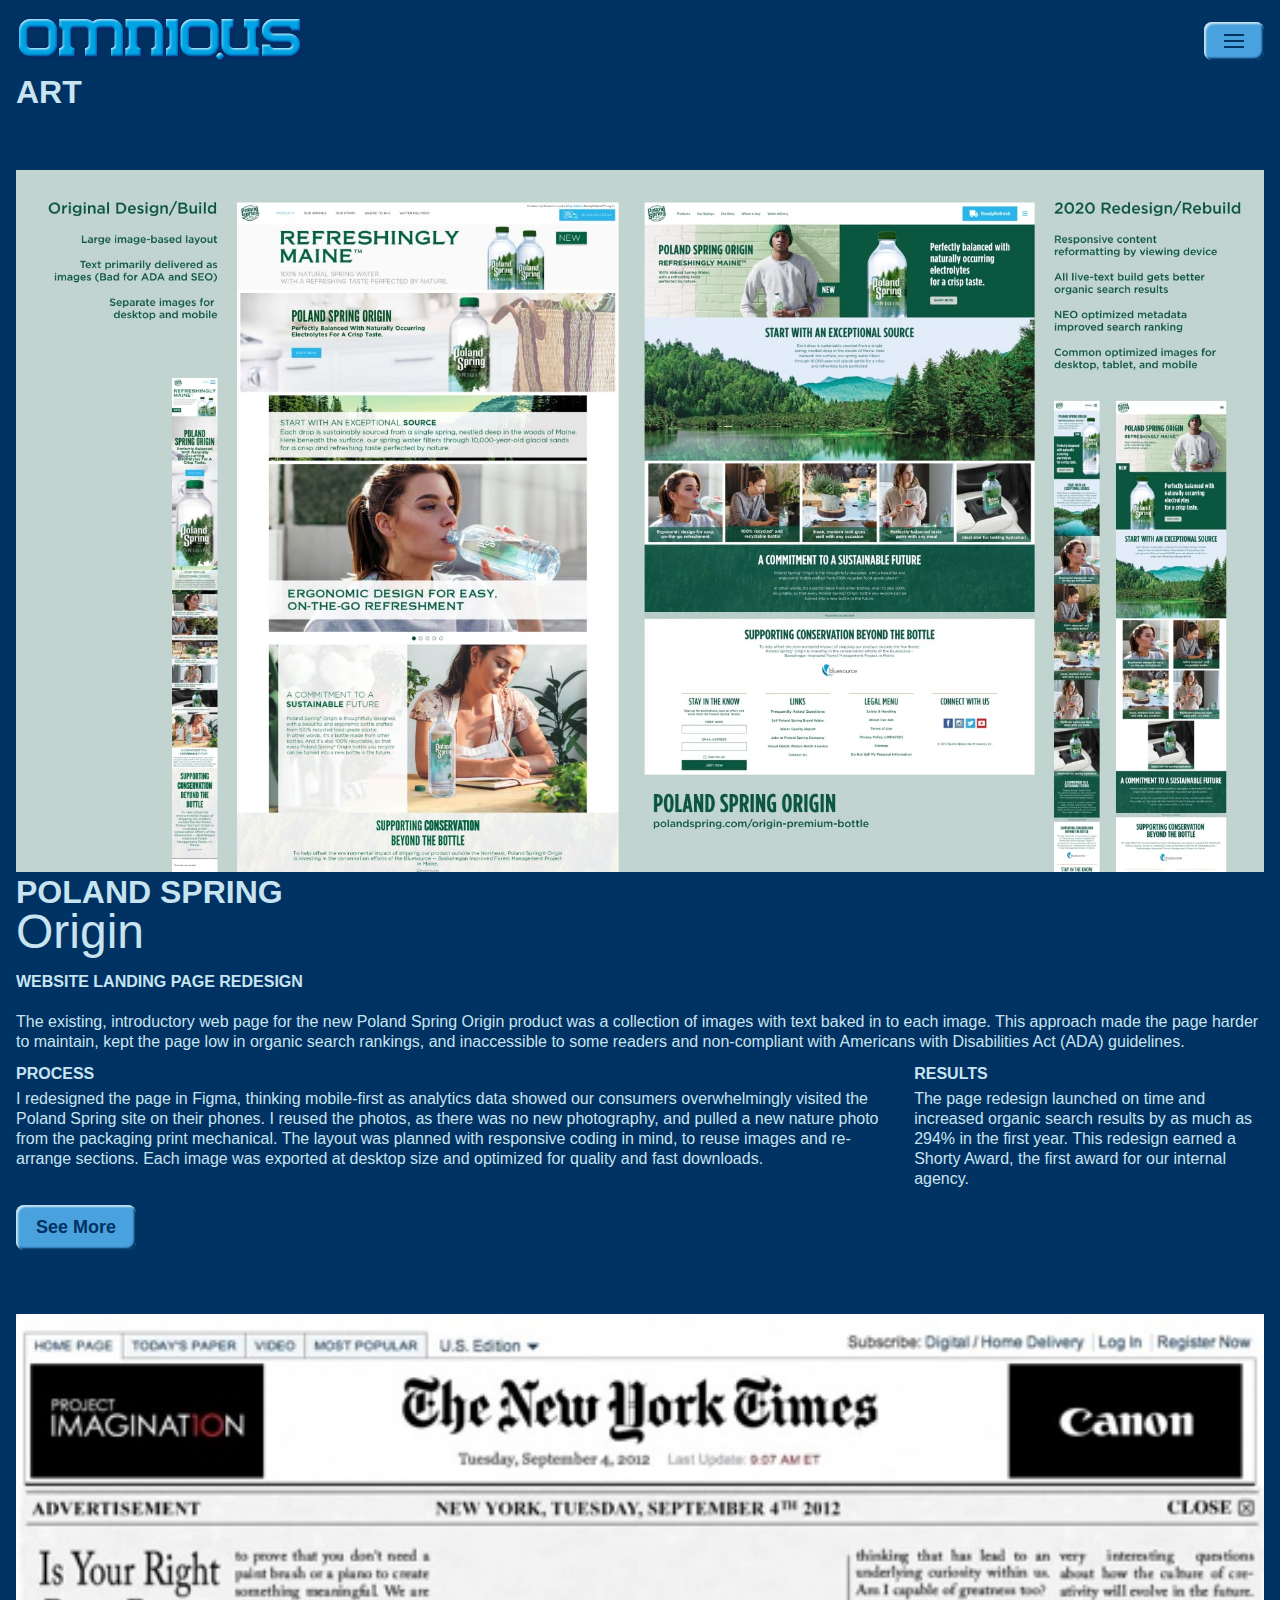
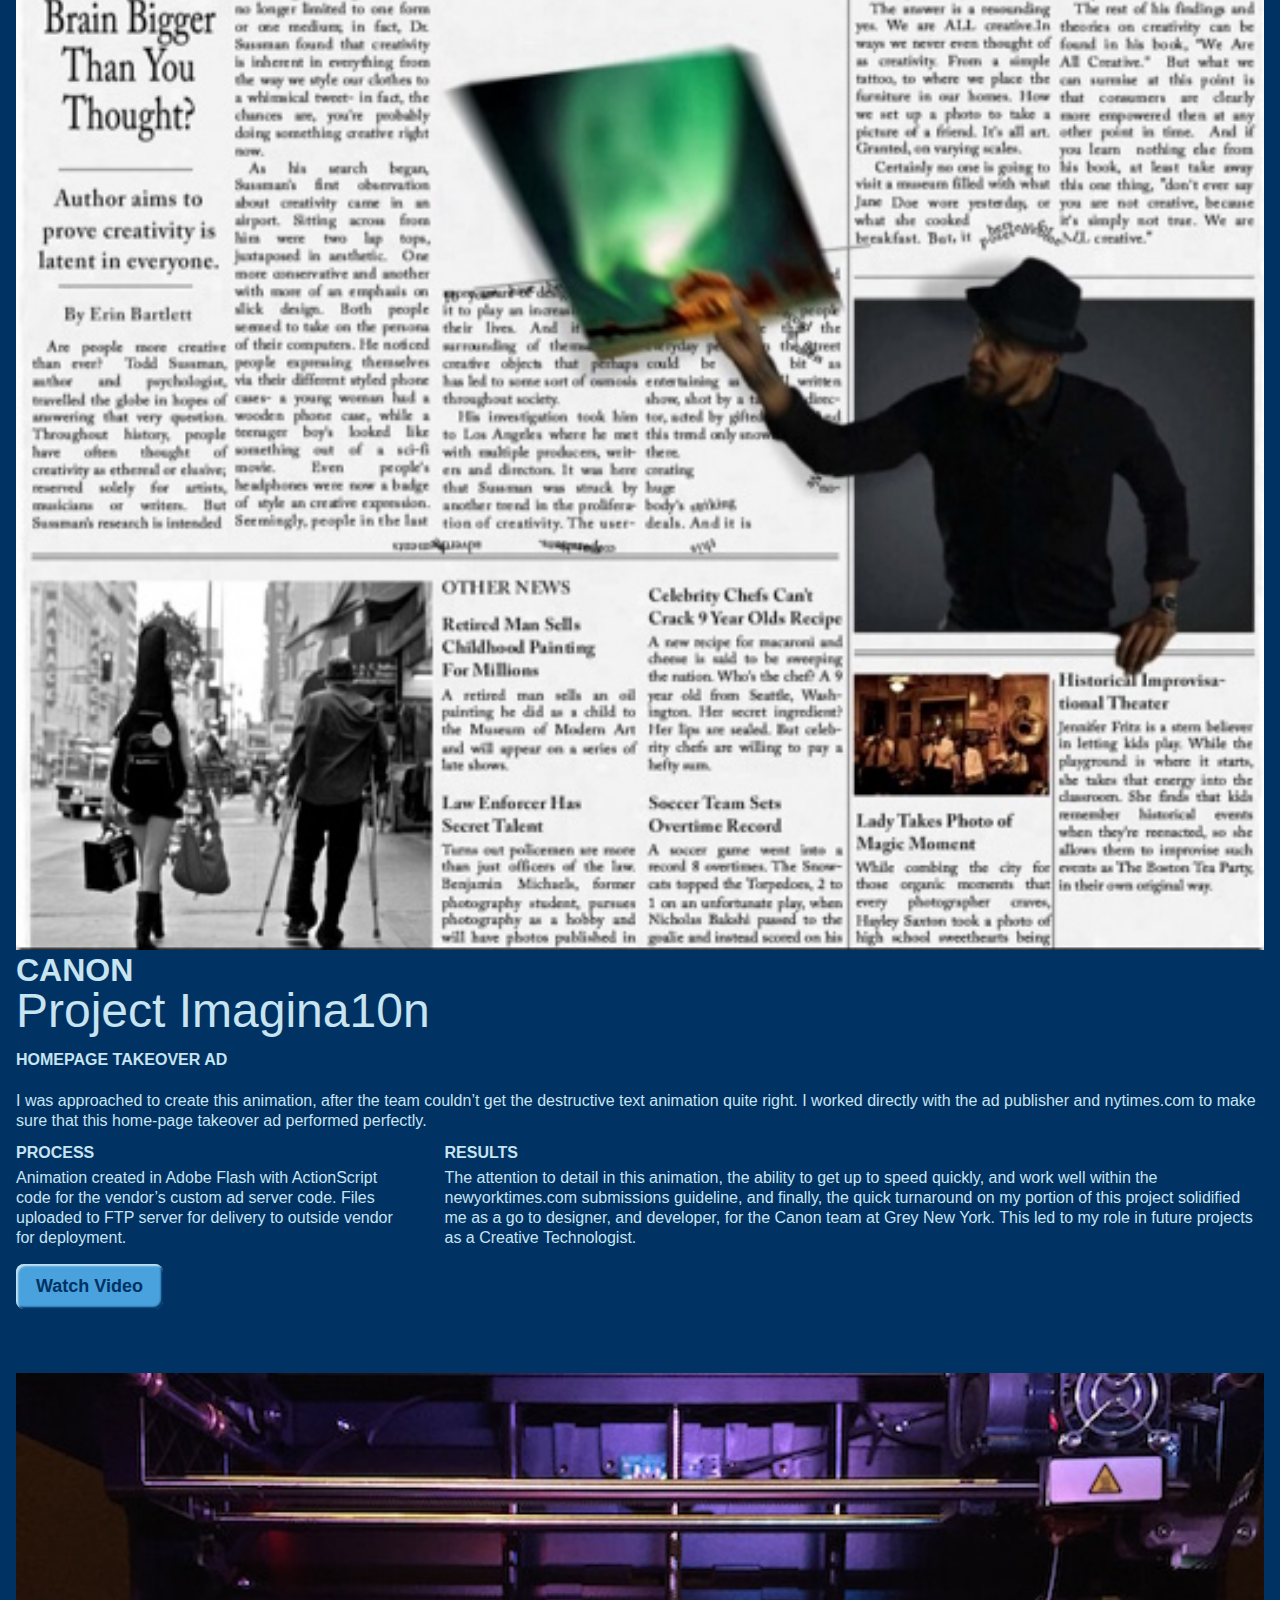
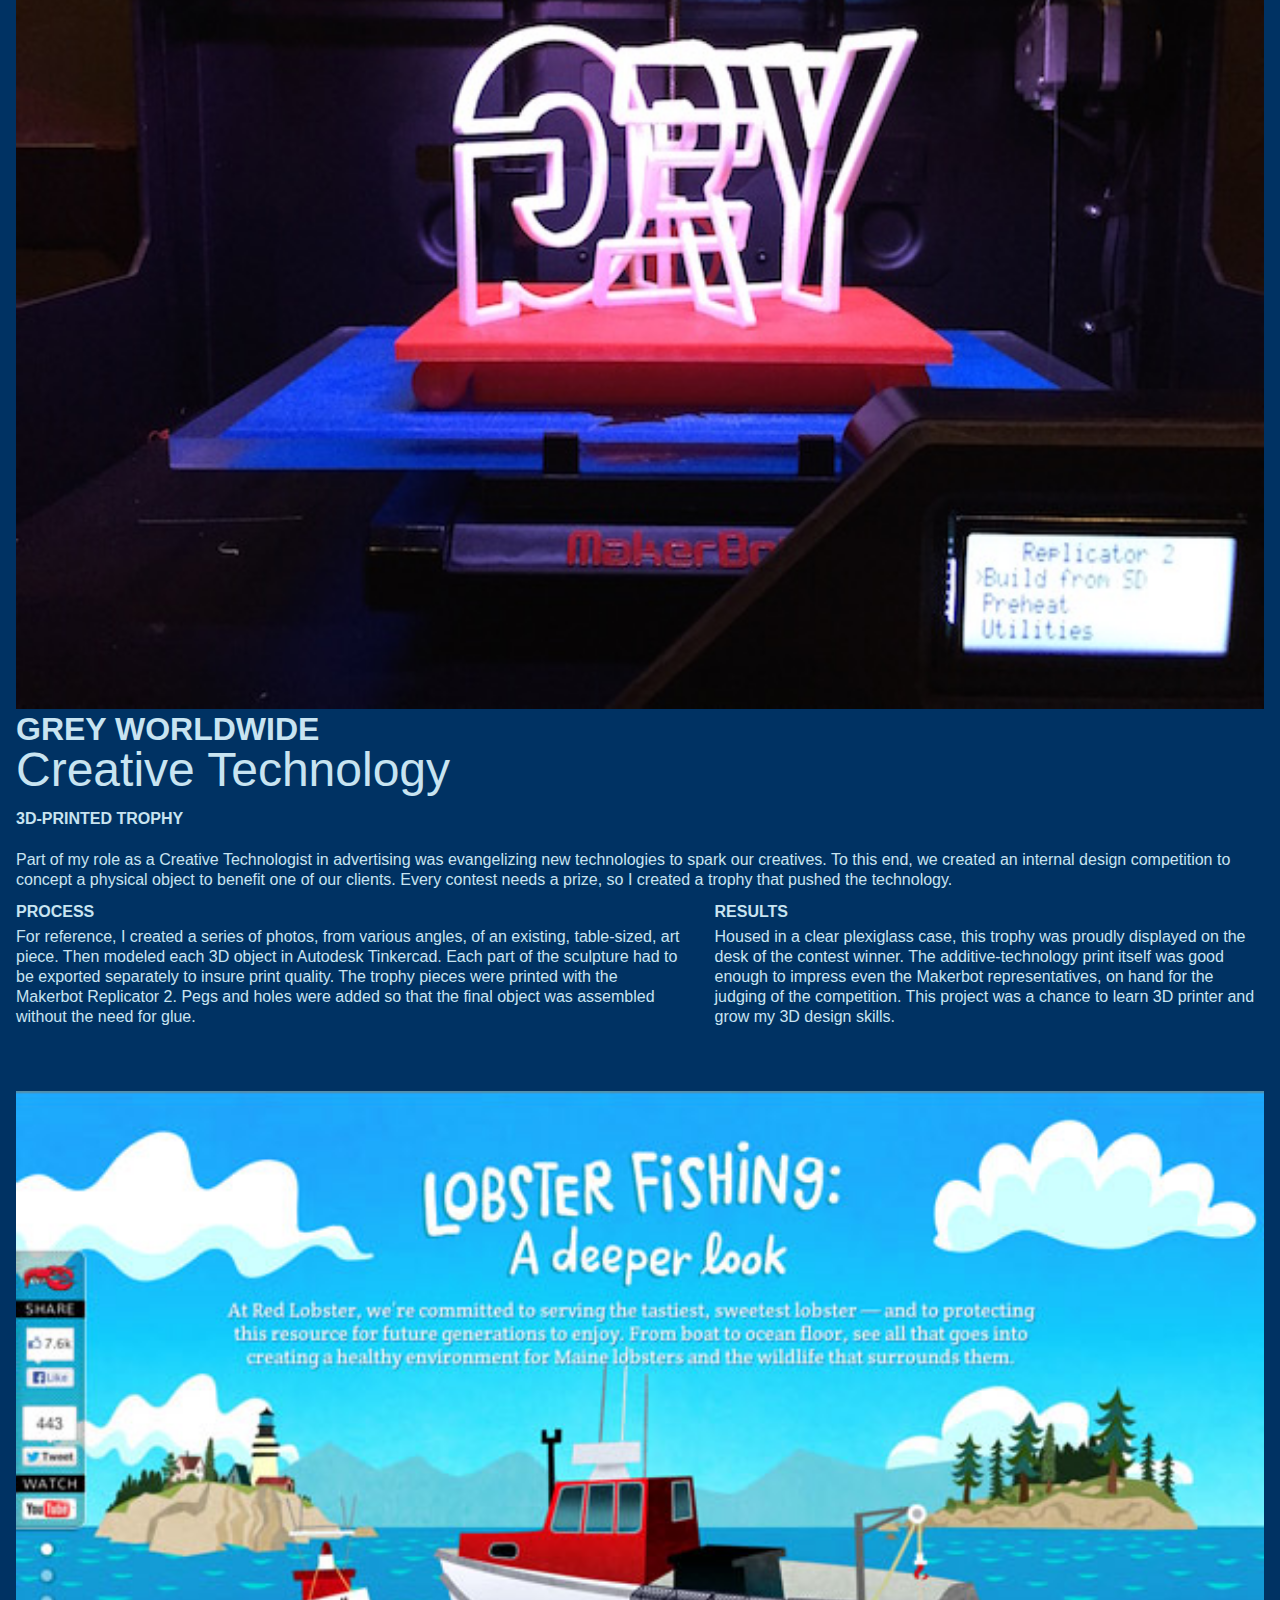
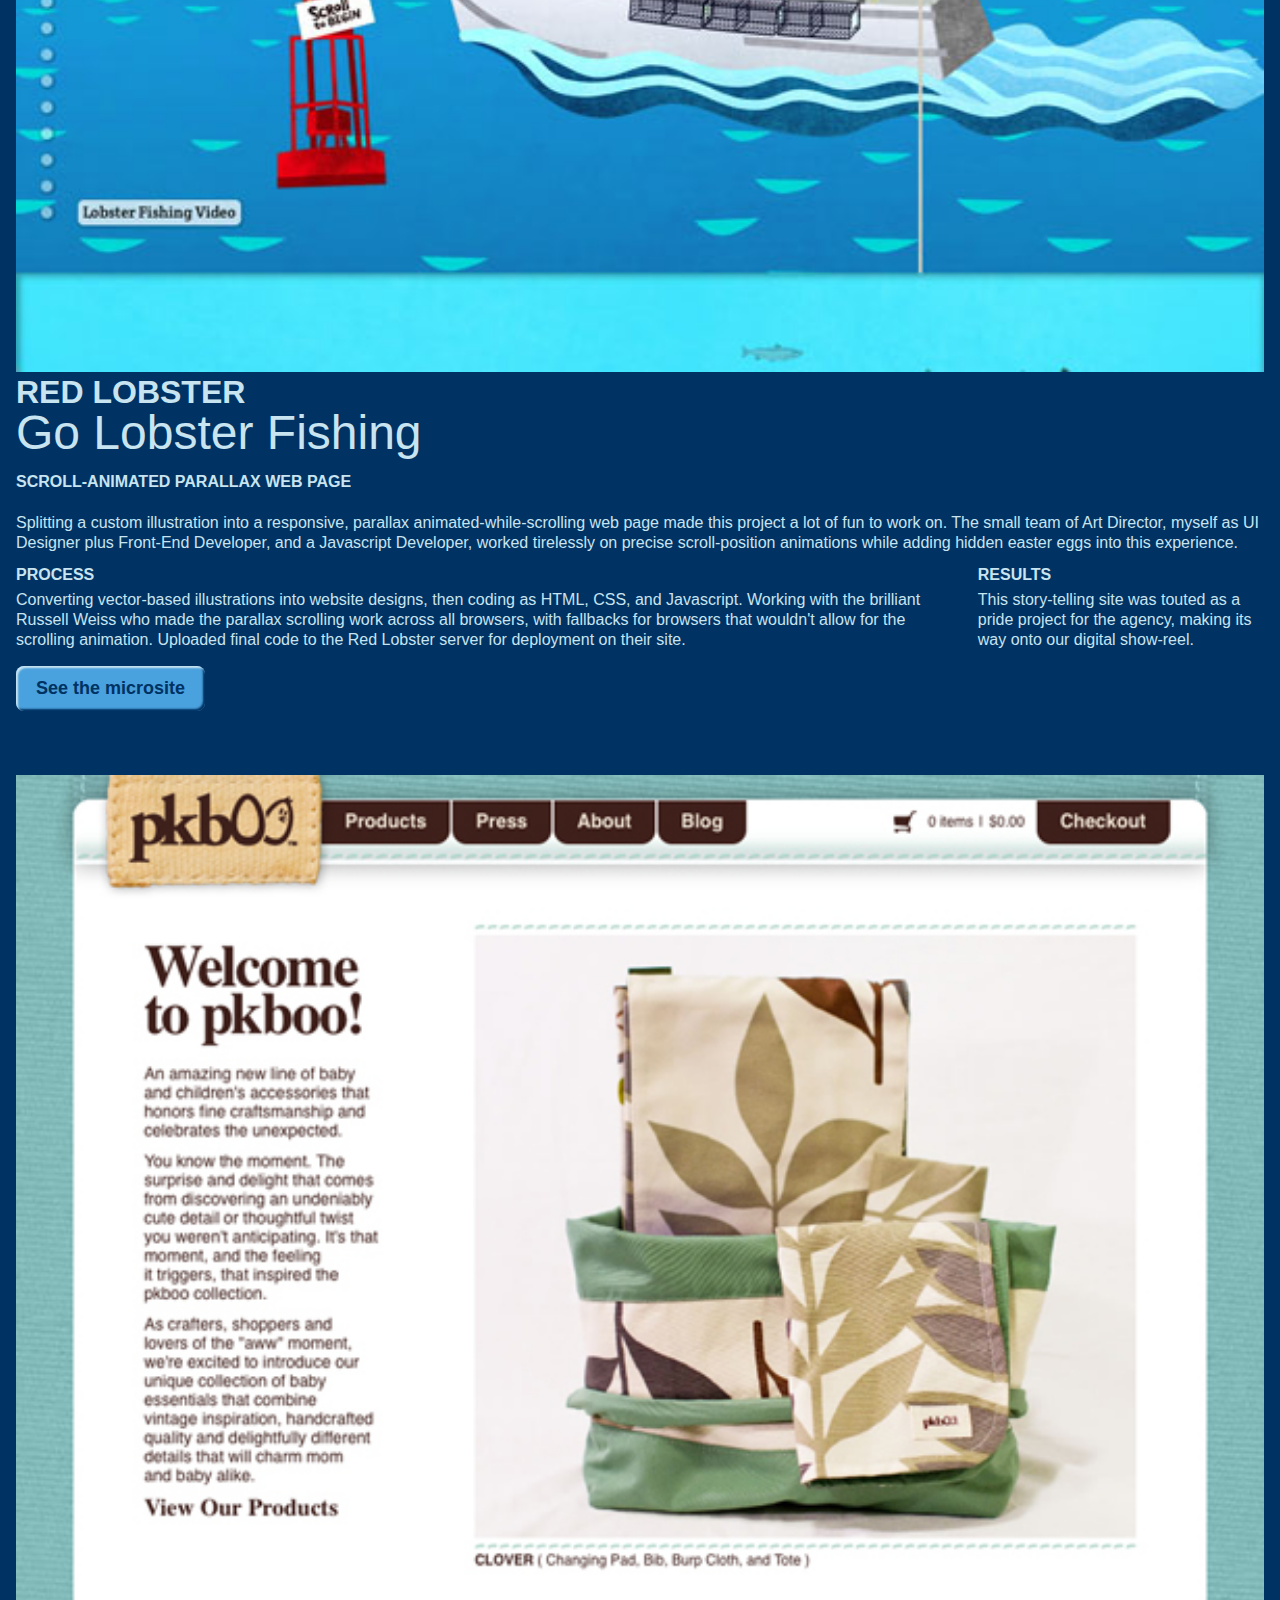
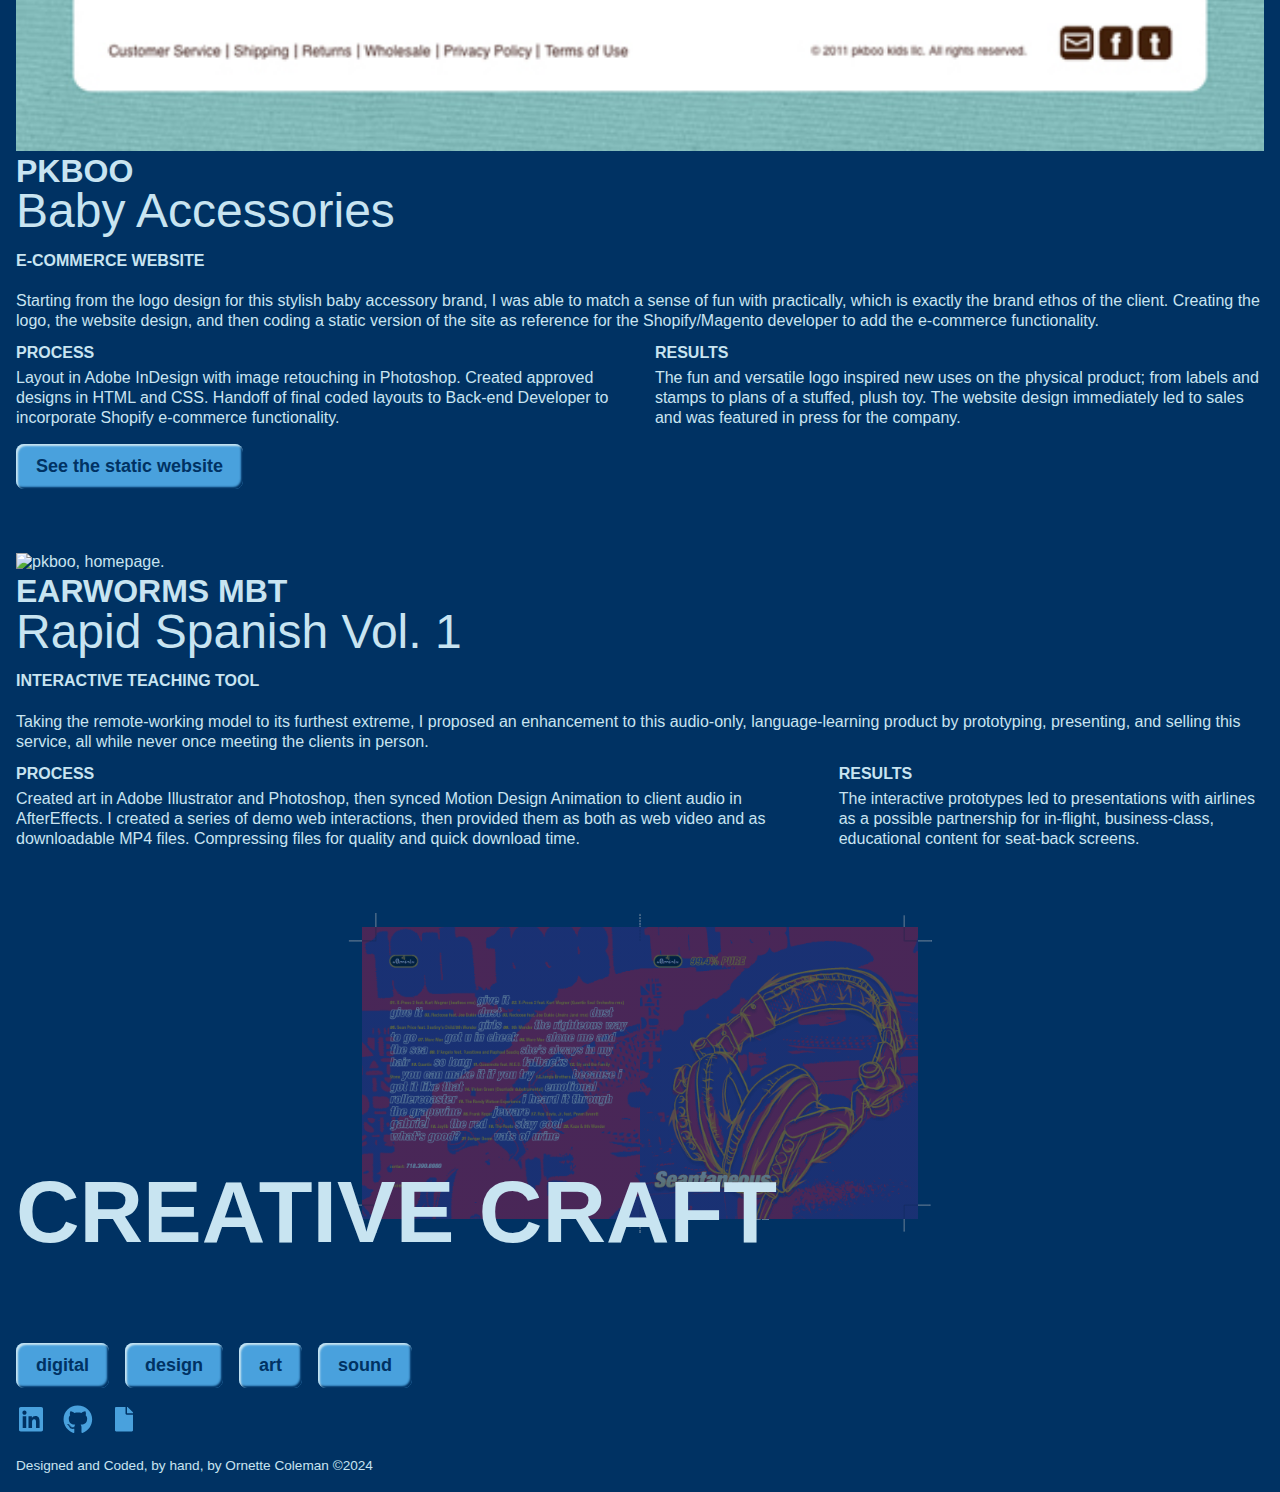
==== art.html @ a3dcb2fc "file cleanup" ====
<!DOCTYPE html>
<html lang="en">
<head>
  <meta charset="UTF-8">
  <meta http-equiv="X-UA-Compatible" content="IE=edge">
  <meta name="viewport" content="width=device-width, initial-scale=1.0">
  <title>Art | Omnious Productions | Design and Code in Web Technologies</title>
  <link rel="stylesheet" href="./css/style.css">
</head>
<body>
  <nav>
    <img src="./img/omnio_us-logo.png" alt="omnio.us">
    <button class="menubtn">
      <div class="line"></div>
      <div class="line"></div>
      <div class="line"></div>
    </button>
    <div class="menu-slideout">
      <section>
        <ul class="links">
          <li><a href="./digital.html">Digital</a></li>
          <li><a href="./design.html">Design</a></li>
          <li><a href="./art.html">Art</a></li>
          <li><a href="/">Sound</a></li>
        </ul>
        <ul class="social">
          <li><a href="https://www.linkedin.com/in/ornettecoleman/" target="_blank"><img src="./img/icon/linkedin-op.svg" height="32" alt="LinkedIn"></a></li>
          <li><a href="https://github.com/omniosi" target="_blank"><img src="./img/icon/github-op.svg" height="32" alt="GitHub"></a></li>
          <li><a href="./files/resume_ornette-coleman_ux-engineer.pdf"><img src="./img/icon/file-op.svg" height="32" alt="Resume"></a></li>
        </ul>
      </section>
    </div>
  </nav>
  <main>
    <h1>art</h1>
    <section id="psorigin">
      <img src="./img/ps_origin-seo-presentaion.jpg" alt="Poland Spring Origin Website launch presentation.">
      <div class="text">
        <h2>Poland Spring</h2>
        <h3>Origin</h3>
        <h4>Website landing page Redesign</h4>
        <p>The existing, introductory web page for the new Poland Spring Origin product was a collection of images with text baked in to each image. This approach made the page harder to maintain, kept the page low in organic search rankings, and inaccessible to some readers and non-compliant with Americans with Disabilities Act (ADA) guidelines.</p>
        <div class="steps">
          <div class="process">
            <h4>Process</h4>
            <p>I redesigned the page in Figma, thinking mobile-first as analytics data showed our consumers overwhelmingly visited the Poland Spring site on their phones. I reused the photos, as there was no new photography, and pulled a new nature photo from the packaging print mechanical. The layout was planned with responsive coding in mind, to reuse images and re-arrange sections. Each image was exported at desktop size and optimized for quality and fast downloads.</p>
          </div>
          <div class="results">
            <h4>Results</h4>
            <p>The page redesign launched on time and increased organic search results by as much as 294% in the first year. This redesign earned a Shorty Award, the first award for our internal agency.</p>
          </div>
        </div>
        <button>See More</button>
      </div>
    </section>
    <section id="canon">
      <img src="./img/canon-imagina10n-takeover.jpg" alt="Canon Project Imagina10n, New York Times website homepage takeover ad.">
      <div class="text">
        <h2>Canon</h2>
        <h3>Project Imagina10n</h3>
        <h4>Homepage Takeover Ad</h4>
        <p>I was approached to create this animation, after the team couldn’t get the destructive text animation quite right. I worked directly with the ad publisher and nytimes.com to make sure that this home-page takeover ad performed perfectly.</p>
        <div class="steps">
          <div class="process">
            <h4>Process</h4>
            <p>Animation created in Adobe Flash with ActionScript code for the vendor’s custom ad server code. Files uploaded to FTP server for delivery to outside vendor for deployment.</p>
          </div>
          <div class="results">
            <h4>Results</h4>
            <p>The attention to detail in this animation, the ability to get up to speed quickly, and work well within the newyorktimes.com submissions guideline, and finally, the quick turnaround on my portion of this project solidified me as a go to designer, and developer, for the Canon team at Grey New York. This led to my role in future projects as a Creative Technologist.</p>
          </div>
        </div>
        <!-- <button>See More</button> -->
        <a class="btn" href="./img/canon-nytimes-takeover-jamie-foxx.mp4" target="_blank">Watch Video</a>
      </div>
    </section>
    <section id="grey">
      <img src="./img/grey_worldwide-3d_printed-trophy.jpg" alt="Grey Worldwide, 3D-printed trophy.">
      <div class="text">
        <h2>Grey Worldwide</h2>
        <h3>Creative Technology</h3>
        <h4>3D-printed Trophy</h4>
        <p>Part of my role as a Creative Technologist in advertising was evangelizing new technologies to spark our creatives. To this end, we created an internal design competition to concept a physical object to benefit one of our clients. Every contest needs a prize, so I created a trophy that pushed the technology.</p>
        <div class="steps">
          <div class="process">
            <h4>Process</h4>
            <p>For reference, I created a series of photos, from various angles, of an existing, table-sized, art piece. Then modeled each 3D object in Autodesk Tinkercad. Each part of the sculpture had to be exported separately to insure print quality. The trophy pieces were printed with the Makerbot Replicator 2. Pegs and holes were added so that the final object was assembled without the need for glue.</p>
          </div>
          <div class="results">
            <h4>Results</h4>
            <p>Housed in a clear plexiglass case, this trophy was proudly displayed on the desk of the contest winner. The additive-technology print itself was good enough to impress even the Makerbot representatives, on hand for the judging of the competition. This project was a chance to learn 3D printer and grow my 3D design skills.</p>
          </div>
        </div>
        <!-- <a class="btn" href="./img/canon-nytimes-takeover-jamie-foxx.mp4" target="_blank">Watch Video</a> -->
      </div>
    </section>
    <section id="red_lobster">
      <img src="./img/red_lobster-go_lobster_fishing-scroll_animated-web-page.jpg" alt="Red Lobster, scroll-animated web page.">
      <div class="text">
        <h2>Red Lobster</h2>
        <h3>Go Lobster Fishing</h3>
        <h4>Scroll-animated Parallax web page</h4>
        <p>Splitting a custom illustration into a responsive, parallax animated-while-scrolling web page made this project a lot of fun to work on. The small team of Art Director, myself as UI Designer plus Front-End Developer, and a Javascript Developer, worked tirelessly on precise scroll-position animations while adding hidden easter eggs into this experience.</p>
        <div class="steps">
          <div class="process">
            <h4>Process</h4>
            <p>Converting vector-based illustrations into website designs, then coding as HTML, CSS, and Javascript. Working with the brilliant Russell Weiss who made the parallax scrolling work across all browsers, with fallbacks for browsers that wouldn't allow for the scrolling animation. Uploaded final code to the Red Lobster server for deployment on their site.</p>
          </div>
          <div class="results">
            <h4>Results</h4>
            <p>This story-telling site was touted as a pride project for the agency, making its way onto our digital show-reel.</p>
          </div>
        </div>
        <a class="btn" href="https://omnio.us/work/rl/index.html" target="_blank">See the microsite</a>
      </div>
    </section>
    <section id="pkboo">
      <img src="./img/pkboo-baby_accessories-homepage.jpg" alt="pkboo, homepage.">
      <div class="text">
        <h2>pkboo</h2>
        <h3>Baby Accessories</h3>
        <h4>e-commerce website</h4>
        <p>Starting from the logo design for this stylish baby accessory brand, I was able to match a sense of fun with practically, which is exactly the brand ethos of the client. Creating the logo, the website design, and then coding a  static version of the site as reference for the Shopify/Magento developer to add the e-commerce functionality.</p>
        <div class="steps">
          <div class="process">
            <h4>Process</h4>
            <p>Layout in Adobe InDesign with image retouching in Photoshop. Created approved designs in HTML and CSS. Handoff of final coded layouts to Back-end Developer to incorporate Shopify e-commerce functionality.</p>
          </div>
          <div class="results">
            <h4>Results</h4>
            <p>The fun and versatile logo inspired new uses on the physical product; from labels and stamps to plans of a stuffed, plush toy. The website design immediately led to sales and was featured in press for the company.</p>
          </div>
        </div>
        <a class="btn" href="https://omnio.us/work/pkboo/index.html" target="_blank">See the static website</a>
      </div>
    </section>
    <section id="earworms">
      <img src="./img/earwormsMBT-interactive-language_lessons.mp4" alt="pkboo, homepage.">
      <div class="text">
        <h2>earworms MBT</h2>
        <h3>Rapid Spanish Vol. 1</h3>
        <h4>Interactive teaching tool</h4>
        <p>Taking the remote-working model to its furthest extreme, I proposed an enhancement to this audio-only, language-learning product by prototyping, presenting, and selling this service, all while never once meeting the clients in person.</p>
        <div class="steps">
          <div class="process">
            <h4>Process</h4>
            <p>Created art in Adobe Illustrator and Photoshop, then synced Motion Design Animation to client audio in AfterEffects. I created a series of demo web interactions, then provided them as both as web video and as downloadable MP4 files. Compressing files for quality and quick download time.</p>
          </div>
          <div class="results">
            <h4>Results</h4>
            <p>The interactive prototypes led to presentations with airlines as a possible partnership for in-flight, business-class, educational content for seat-back screens.</p>
          </div>
        </div>
        <!-- <a class="btn" href="https://omnio.us/work/pkboo/index.html" target="_blank">See the static website</a> -->
      </div>
    </section>
    <section class="hero craft">
      <div class="img"></div>
      <div class="text">
        <h2>Creative Craft</h2>
      </div>
    </section>
  </main>
  <footer>
    <ul class="buttons">
      <li><a class="btn" href="./digital.html">digital</a></li>
      <li><a class="btn" href="./design.html">design</a></li>
      <li><a class="btn" href="/">art</a></li>
      <li><a class="btn" href="/">sound</a></li>
    </ul>
    <section class="contact">
      <ul class="social">
        <li><a href="https://www.linkedin.com/in/ornettecoleman/" target="_blank"><img src="./img/icon/linkedin-op.svg" height="32" alt="LinkedIn"></a></li>
        <li><a href="https://github.com/omniosi" target="_blank"><img src="./img/icon/github-op.svg" height="32" alt="GitHub"></a></li>
        <li><a href="./files/resume_ornette-coleman_ux-engineer.pdf"><img src="./img/icon/file-op.svg" height="32" alt="Resume"></a></li>
      </ul>
      <p class="legal">Designed and Coded, by hand, by Ornette Coleman ©2024</p>
    </section>
  </footer>
  <script src="./js/script.js"></script>
</body>
</html>
---- css/style.css ----
*,*:before,*:after{
  box-model: border-box;
  margin: 0;
  padding: 0;
}
:root{
  --color-primary: #003263;
  --color-light: #C8E4F1;
  --color-accent: #49A1DD;
  --color-mid: #0058AD;
  --color-overlay: rgba(0, 50, 99, 0.65);
}
body{
  background: var(--color-primary);
  color: var(--color-light);
  font-size: 1rem;
  font-family: Roboto, ui-sans-serif, sans-serif;
}
h4,
h3,
h2,
h1{
  font-size: 2rem;
  font-weight: 900;
  line-height: 0.8;
  text-transform: uppercase;
}
h1{
  padding-top: 4rem;
  font-size: 2rem;
  font-weight: 700;
}
h2{
  font-size: 2rem;
}
h3{
  font-size: 3rem;
  text-transform: initial;
  font-weight: 400;
  top: -0.5rem;
  position: relative;
}
h4{
  font-size: 1rem;
  padding-bottom: 0.5rem;
}
.hero h1{
  font-size: 1rem;
  font-weight: 200;
  font-weight: 300;
  text-transform: initial;
  color: var(--color-light);
  padding-top: 0;
}
.hero h2{
  font-size: 88px;
  font-size: 5.5rem;
}
p{
  font-size: 1rem;
  line-height: 1.25rem;
}
ul{
  list-style: none;
}
img{
  max-width: 100%;
}
.menu-slideout section,
footer,
main,
nav{
  max-width: 1440px;
  max-width: 90rem;
  margin: auto;
  padding: 1rem;
  display: flex;
  flex-direction: column;
  gap: 1rem;
}
a{
  color: var(--color-light);
}
a:hover{
  text-decoration: none;
}
a.btn,
button{
  padding: 0.75rem 1.25rem;
  display: flex;
  flex-direction: column;
  gap: 0.25rem;
  background: var(--color-accent);
  border: none;
  border-radius: 0.5rem;
  box-shadow: inset 0.125rem 0.125rem 0.125rem var(--color-light), inset -0.125rem -0.125rem 0.125rem var(--color-primary);
  transition: all ease-in-out 200ms;
  color: var(--color-primary);
  font-size: 1.125rem;
  font-weight: 800;
  cursor: pointer;
}
a.btn{
  text-decoration: none;
}
a.btn:hover,
button:hover{
  box-shadow: none;
}
button .line{
  transition: all ease-in-out 250ms;
}
button.open :nth-child(1){
  rotate: 35deg;
  transform-origin: left;
}
button.open :nth-child(2){
  opacity: 0;
}
button.open :nth-child(3){
  rotate: -35deg;
  transform-origin: left;
}
.line{
  height: 2px;
  height: 0.125rem;
  width: 24px;
  width: 1.25rem;
  background: var(--color-primary);
}
nav{
  display: flex;
  justify-content: space-between;
  align-items: center;
  align-items: top;
  flex-direction: row;
  position: fixed;
  z-index: 10;
  width: calc(100% - 2rem);
  background: var(--color-overlay);
}
.menu-slideout{
  height: 0;
  overflow: hidden;
  background: black;
  position: absolute;
  top: 0;
  right: 0;
  z-index: 11;
  font-size: 1.5rem;
  gap: 2rem;
  transition: all ease-in-out 350ms;
}
.menu-slideout.open{
  height: 35vh;
}
.menu-slideout section{
  display: flex;
  flex-direction: column;
  justify-content: space-between;
  height: 100%;
  height: 90%;
}
.menu-slideout .links{
  margin-right: 6rem;
  font-weight: 700;
}
.links{
  display: flex;
  flex-direction: column;
  gap: 0.5rem;
}

nav button{
  z-index: 12;
}
main{
  display: flex;
  flex-direcion: column;
  gap: 4rem;
}
section,
.hero{
  display: flex;
  flex-direction: column;
  gap: 0.5rem;
}
.hero.alt .img,
.hero .img{
  background: linear-gradient(var(--color-overlay), var(--color-overlay)), url(../img/canon-nytimes-takeover-jamie-foxx.mp4), url(../img/canon-imagina10n-takeover.jpg);
  background-repeat: no-repeat;
  background-size: contain;
  background-position: center;
  width: 100%;
  height: 560px;
  margin: auto;
}
section .text,
.hero .text{
  display: flex;
  flex-direction: column;
  gap: 0.5rem;
  align-items: start;
}
section .text{
  gap: 1rem;
}
.hero .text{
  /* position: relative; */
  /* top: -4rem; */
  transform: translate(0, -4rem);  
}
.hero.award .img{
  background: linear-gradient(var(--color-overlay), var(--color-overlay)), url(../img/ps_origin-seo-presentaion.jpg);
  background-repeat: no-repeat;
  background-size: contain;
  background-position: center;
  width: 100%;
  height: 560px;
  height: clamp(20rem,10vw,50rem);
  margin: auto;
}
.hero.award .text,
.text{
  gap: 1rem;
}
.hero.craft .img{
  background: linear-gradient(var(--color-overlay), var(--color-overlay)), url(../img/sp_CD+insert-1.png);
  background-repeat: no-repeat;
  background-size: contain;
  background-position: center;
  width: 100%;
  height: 560px;
  height: clamp(20rem,10vw,50rem);
  margin: auto;
}
section.contact,
ul.social,
ul.buttons,
ul.clients{
  display: flex;
  gap: 1rem;
  justify-content: space-around;
}
ul.clients li img{
  max-width: 20vw;
  height: auto;
}
section.contact,
ul.social,
ul.buttons{
  justify-content: initial;
}
section.contact{
  /* align-items: center; */
}
p.legal{
  font-size: 0.85rem;
}
.steps{
  display: flex;
  gap: 2rem;
  flex: 1 1 50%;
}
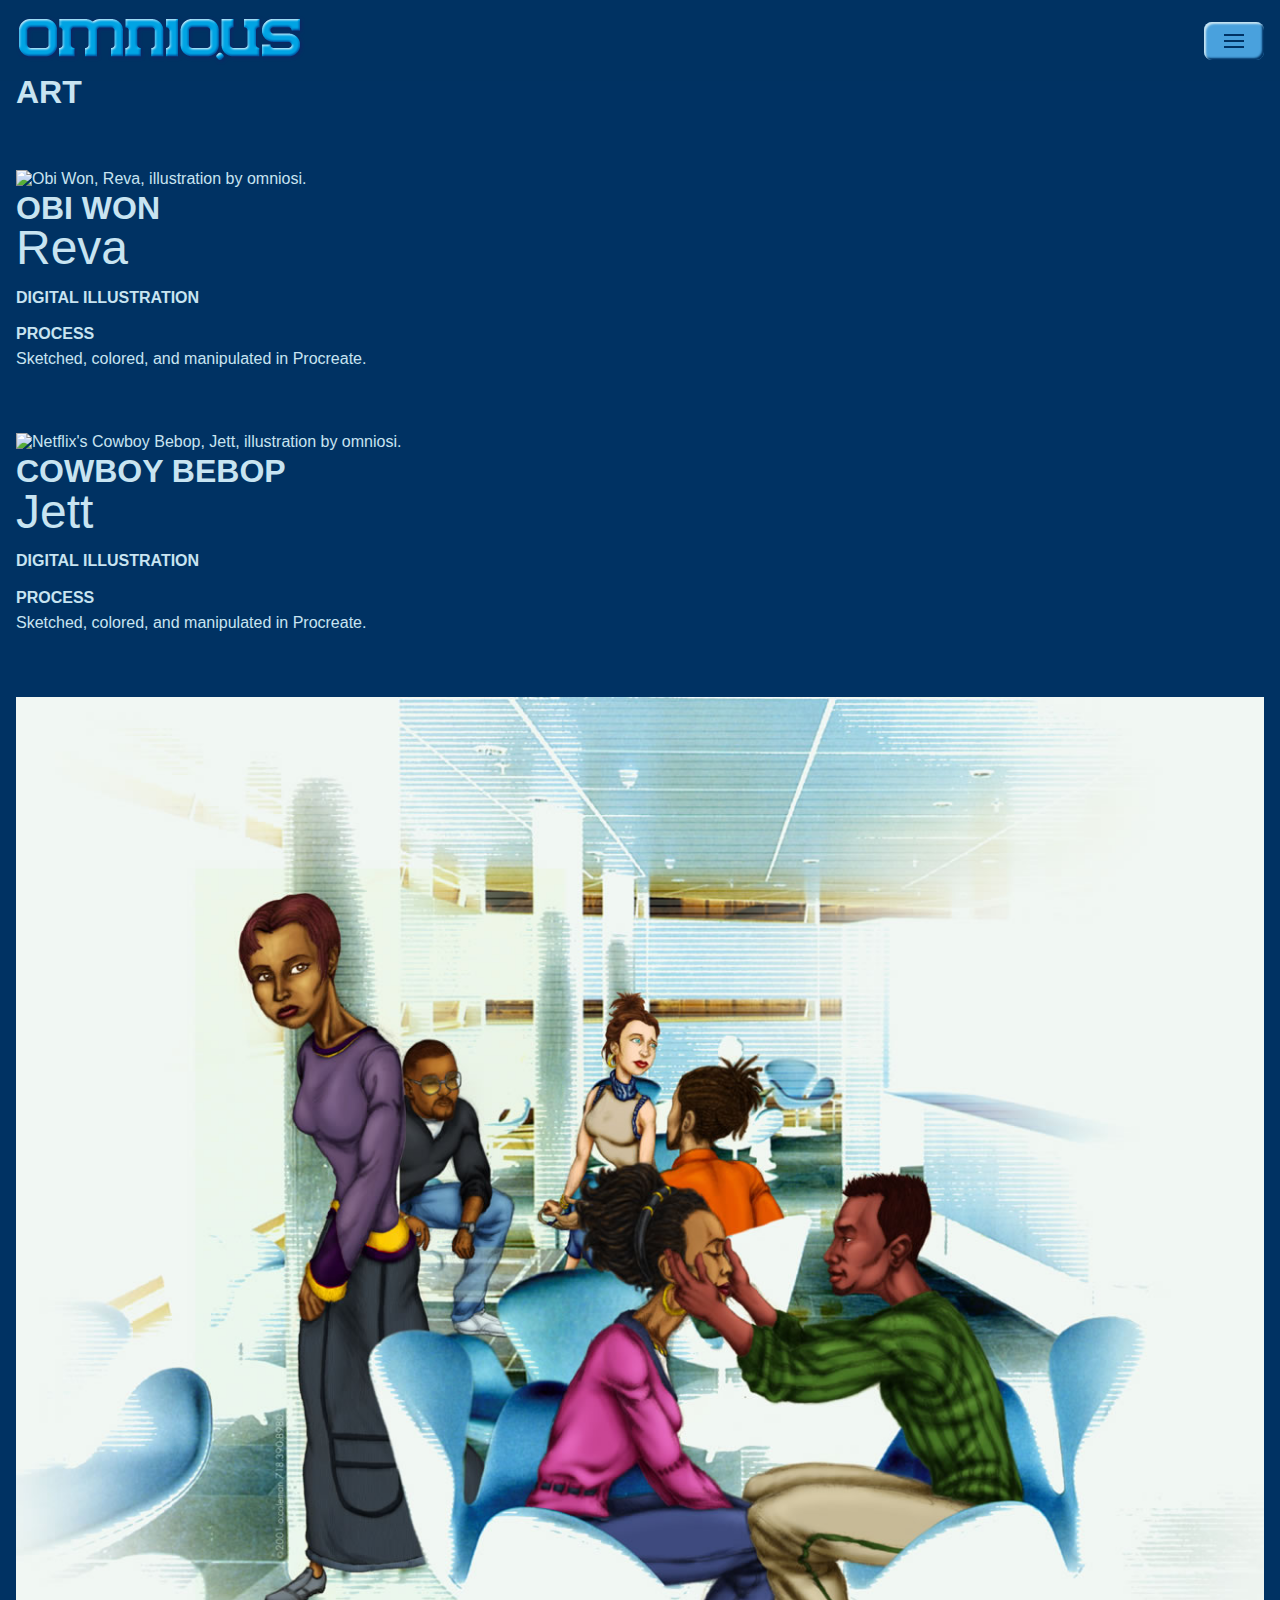
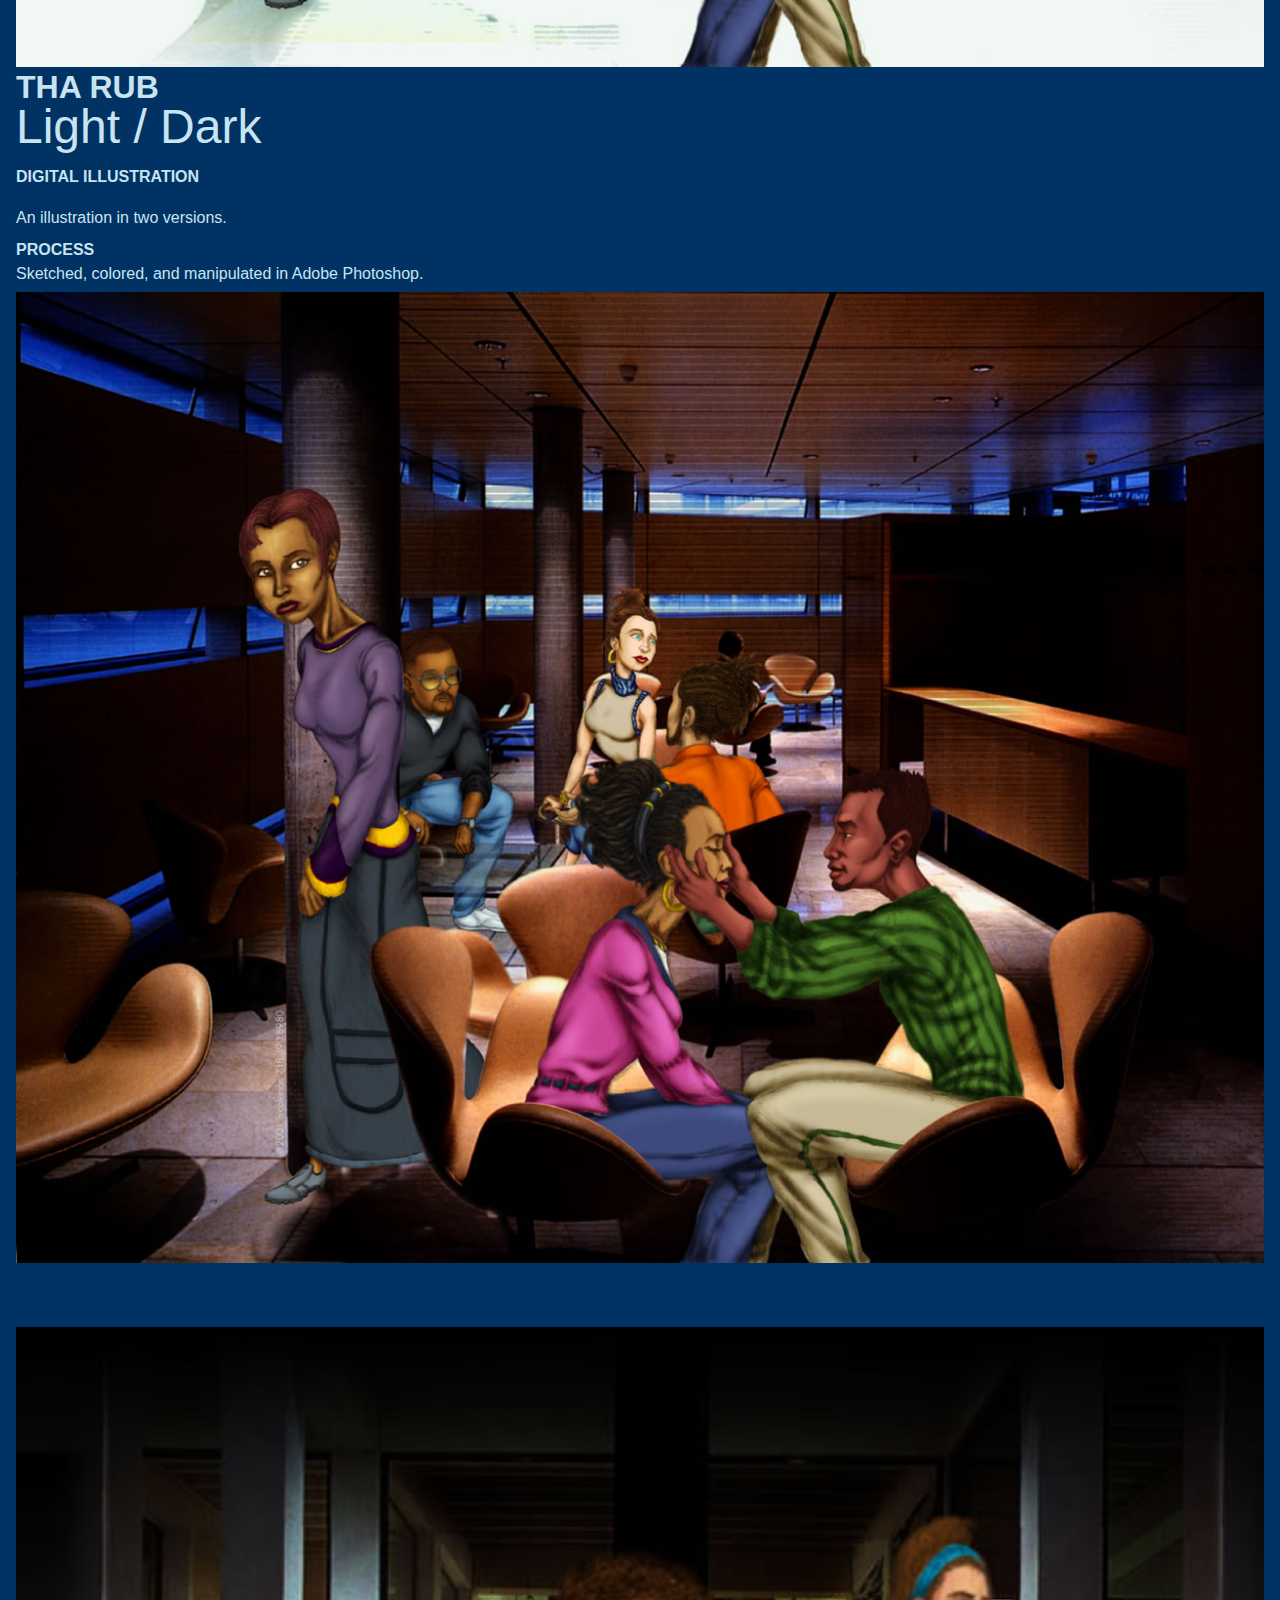
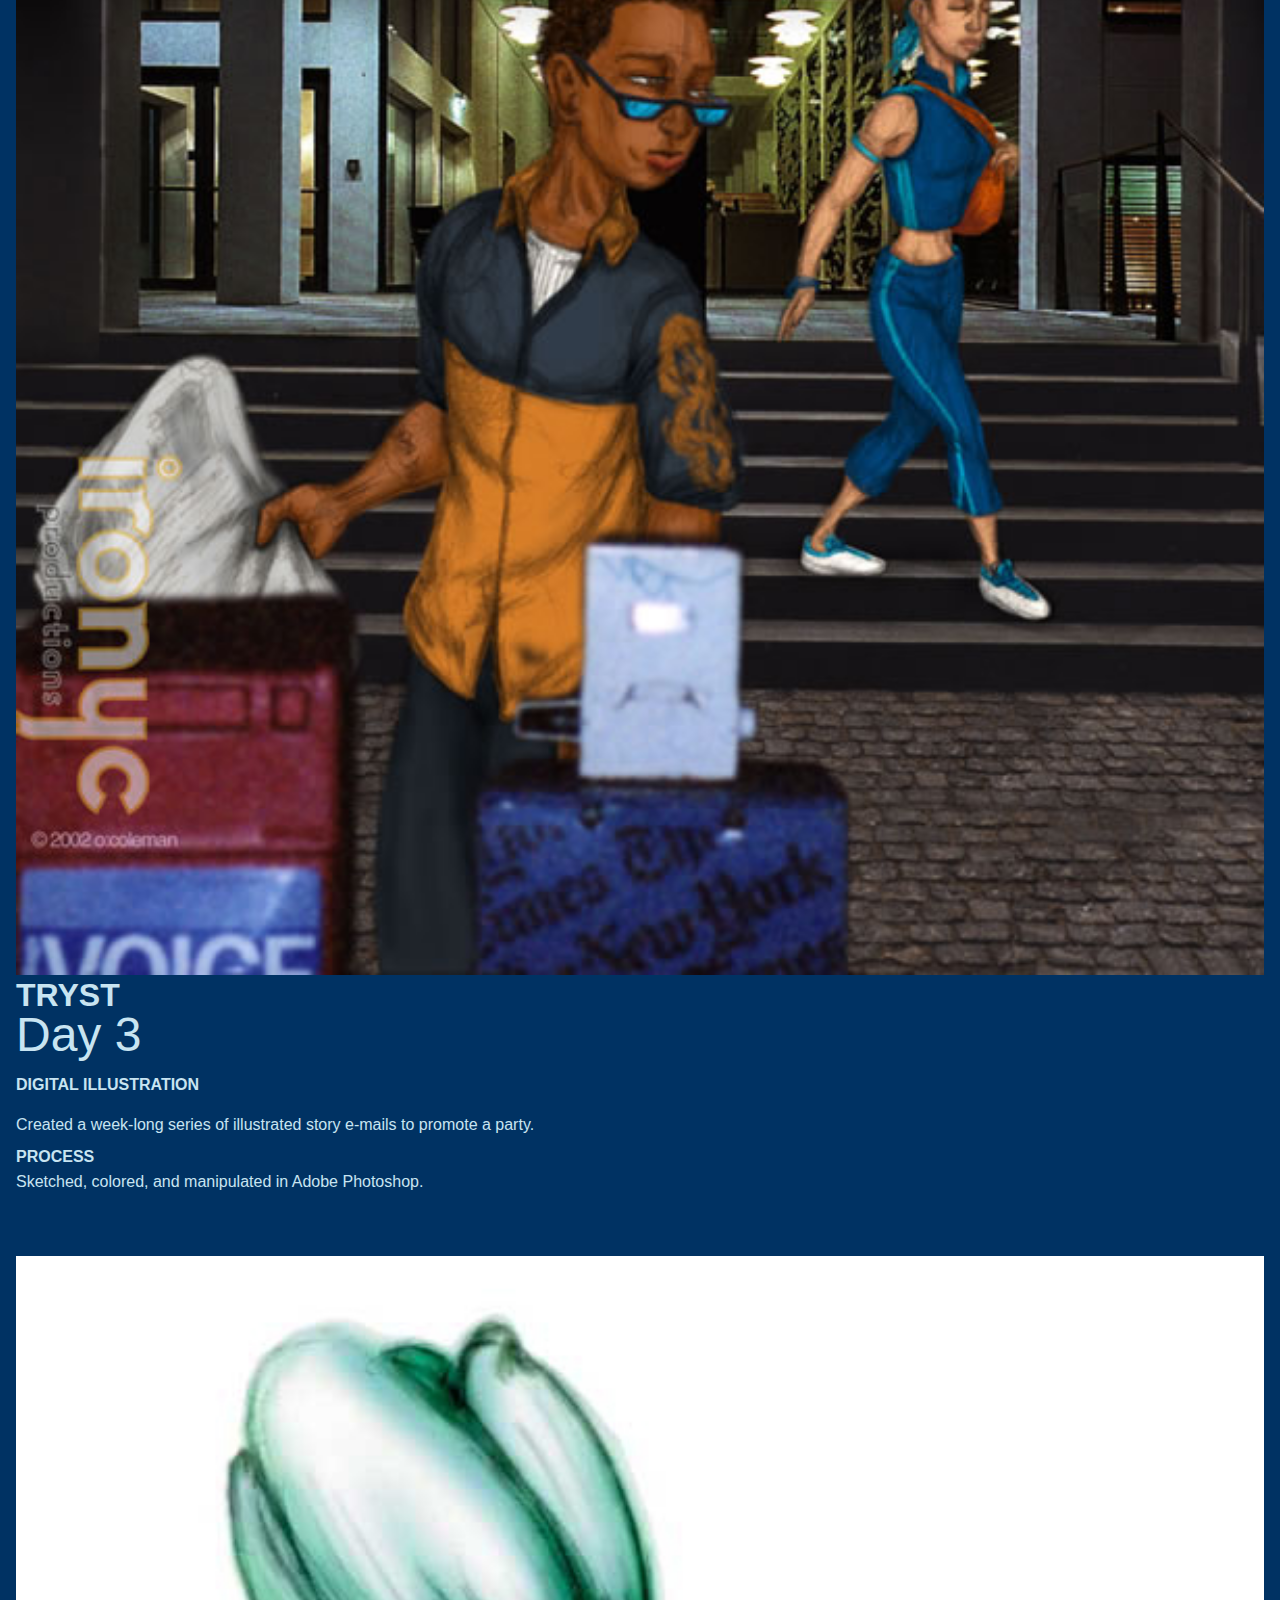
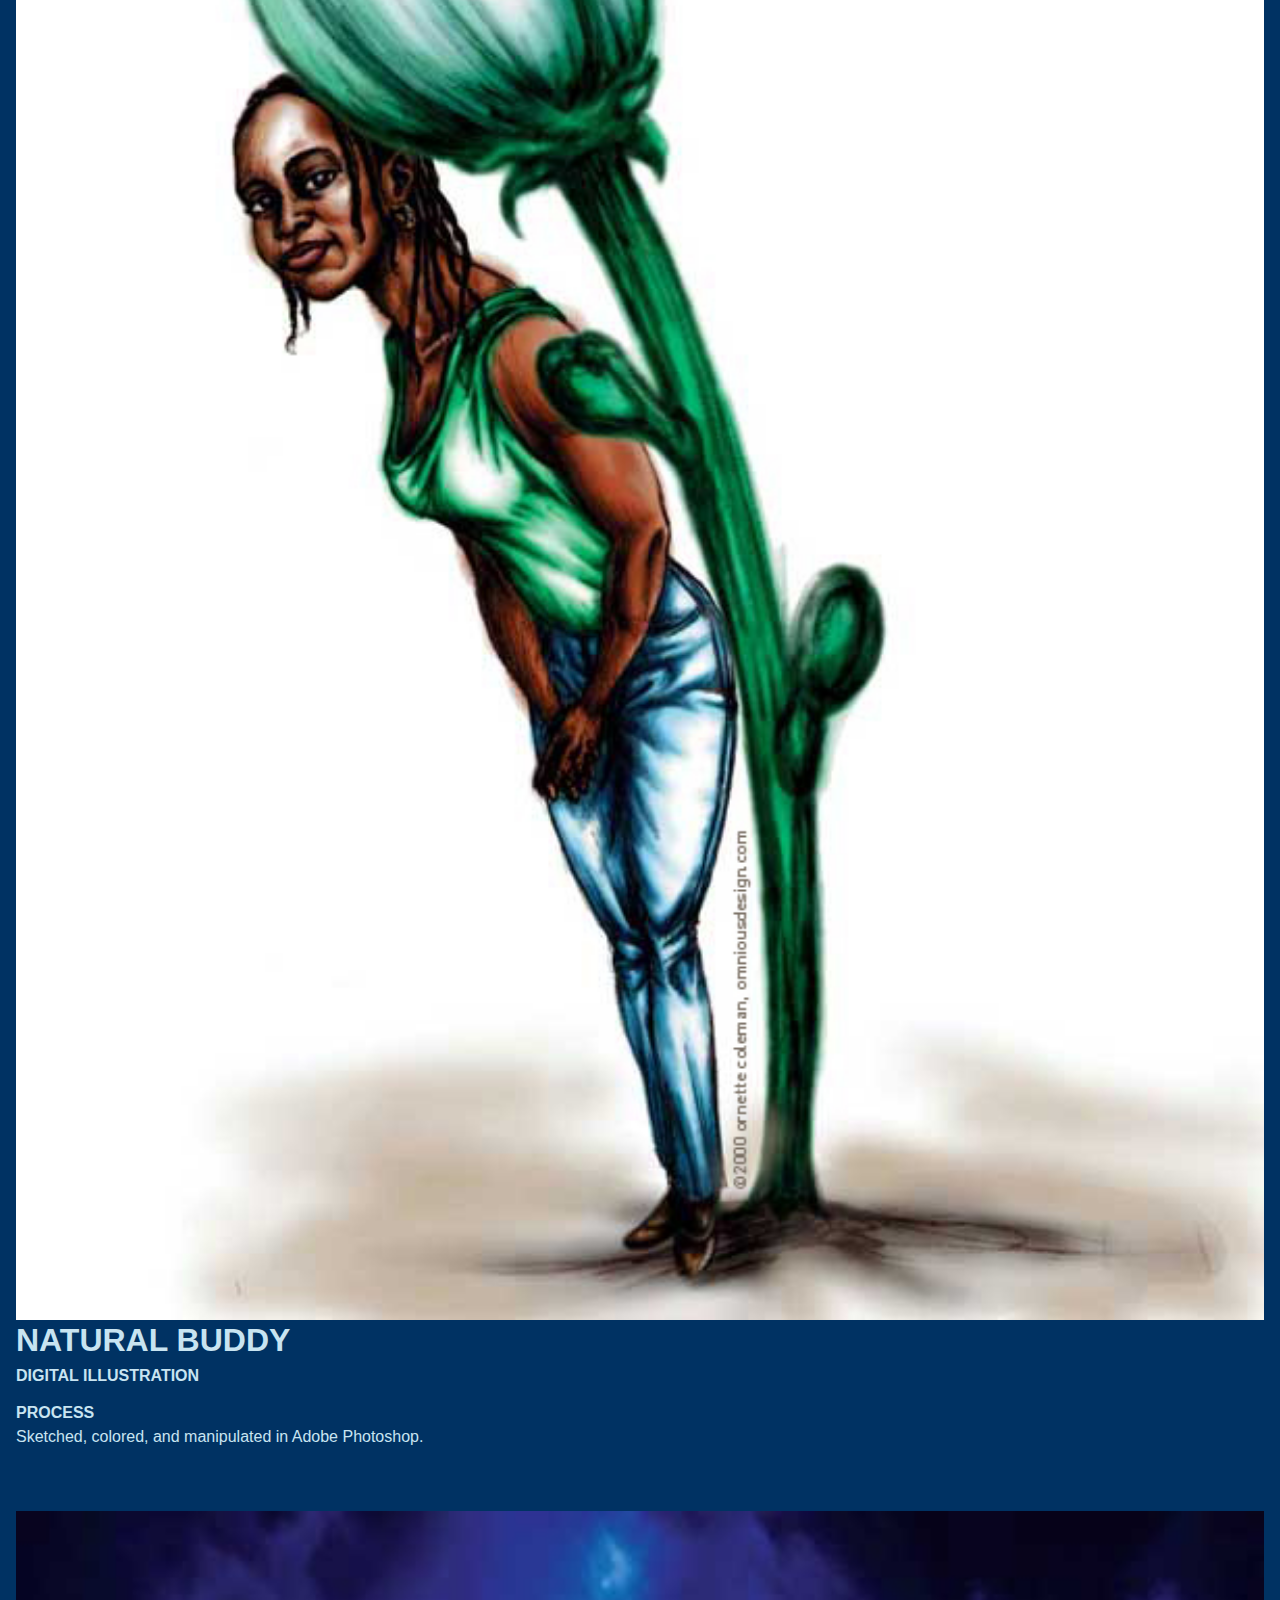
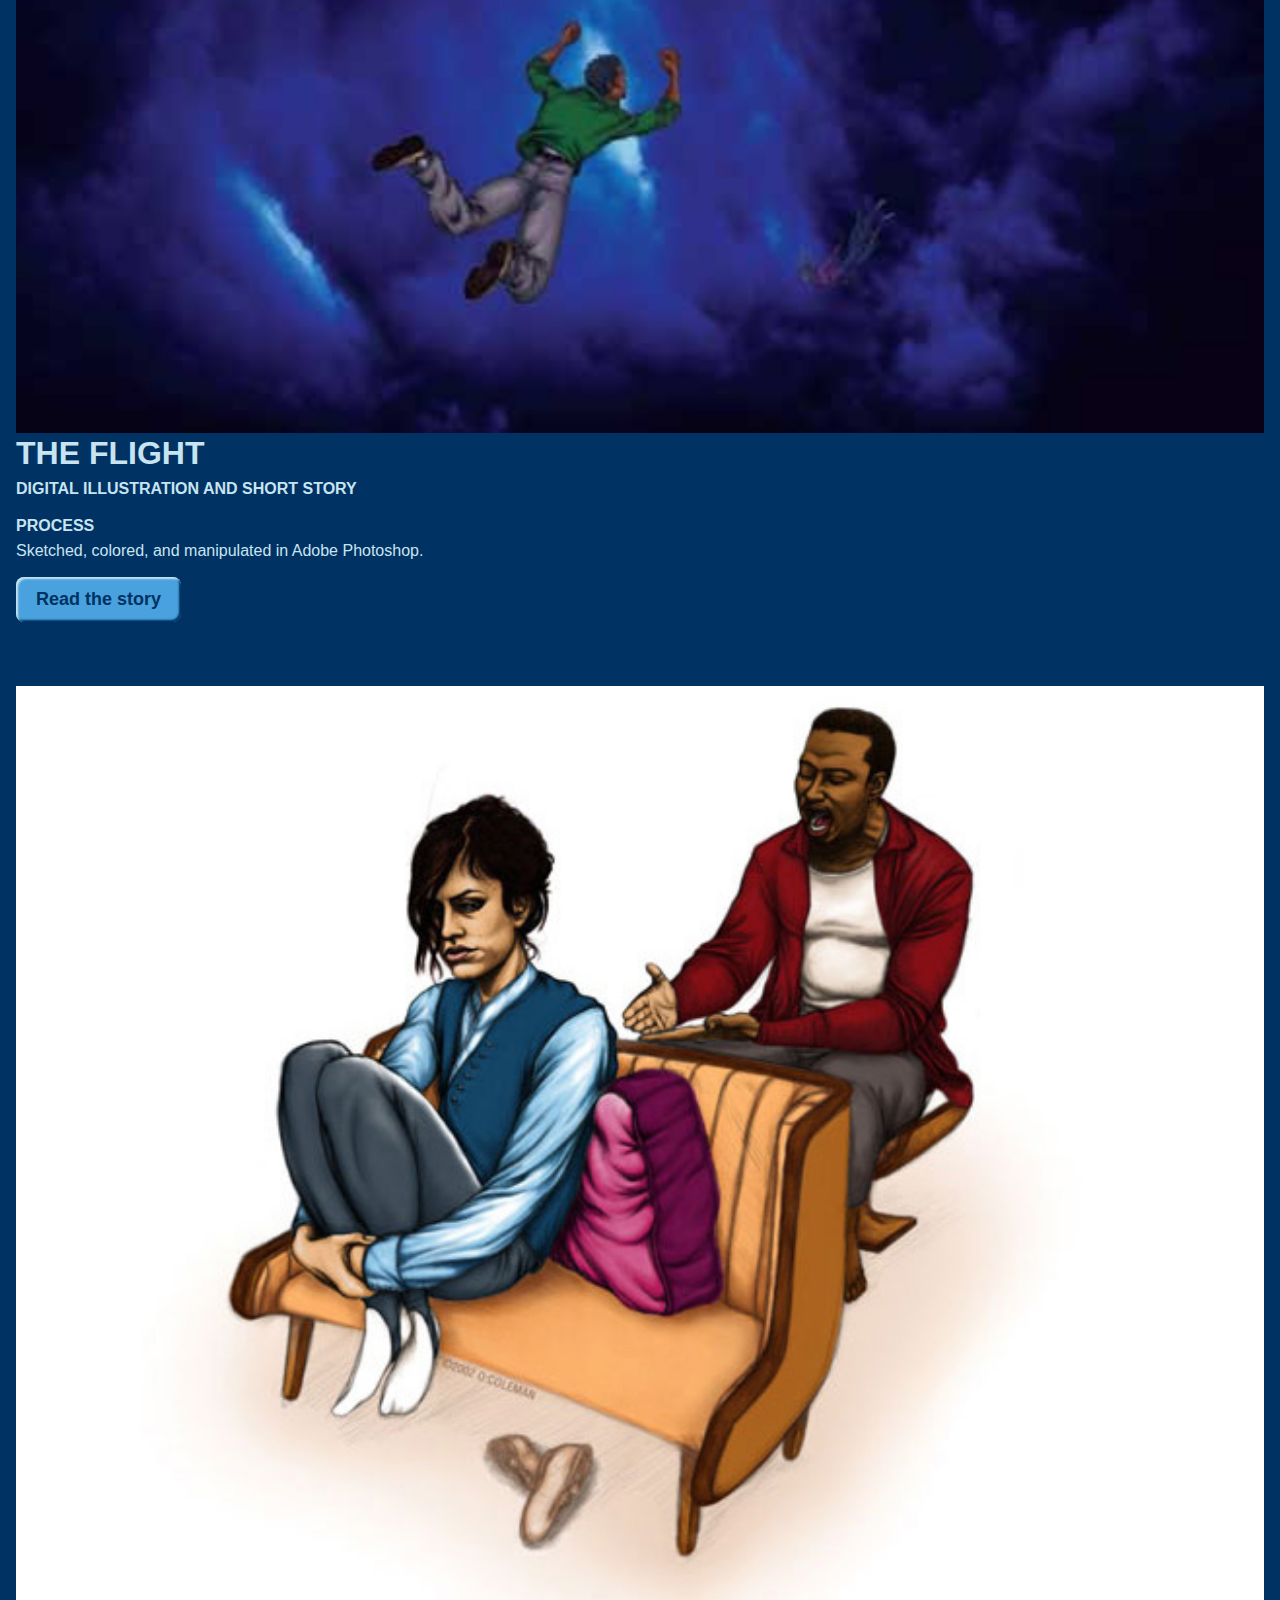
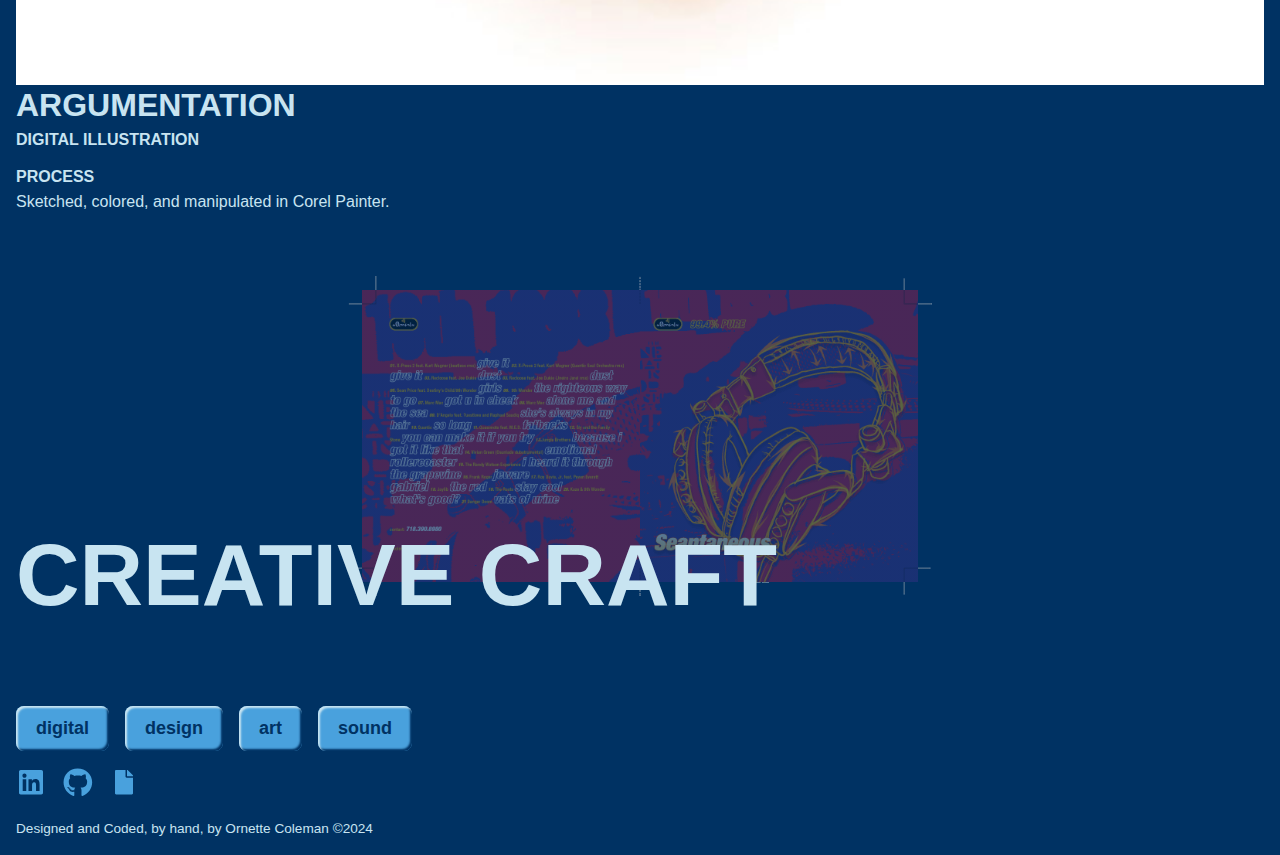
==== commit dbb37034: "ADD art page" ====
--- a/art.html
+++ b/art.html
@@ -33,125 +33,139 @@
   </nav>
   <main>
     <h1>art</h1>
-    <section id="psorigin">
-      <img src="./img/ps_origin-seo-presentaion.jpg" alt="Poland Spring Origin Website launch presentation.">
+    <section id="star_wars">
+      <img src="./img/art/omniosi-obi_won-reva.mov" alt="Obi Won, Reva, illustration by omniosi.">
       <div class="text">
-        <h2>Poland Spring</h2>
-        <h3>Origin</h3>
-        <h4>Website landing page Redesign</h4>
-        <p>The existing, introductory web page for the new Poland Spring Origin product was a collection of images with text baked in to each image. This approach made the page harder to maintain, kept the page low in organic search rankings, and inaccessible to some readers and non-compliant with Americans with Disabilities Act (ADA) guidelines.</p>
+        <h2>Obi Won</h2>
+        <h3>Reva</h3>
+        <h4>Digital Illustration</h4>
+        <!-- <p>An illustration in two versions.</p> -->
         <div class="steps">
           <div class="process">
             <h4>Process</h4>
-            <p>I redesigned the page in Figma, thinking mobile-first as analytics data showed our consumers overwhelmingly visited the Poland Spring site on their phones. I reused the photos, as there was no new photography, and pulled a new nature photo from the packaging print mechanical. The layout was planned with responsive coding in mind, to reuse images and re-arrange sections. Each image was exported at desktop size and optimized for quality and fast downloads.</p>
+            <p>Sketched, colored, and manipulated in Procreate.</p>
           </div>
           <div class="results">
-            <h4>Results</h4>
-            <p>The page redesign launched on time and increased organic search results by as much as 294% in the first year. This redesign earned a Shorty Award, the first award for our internal agency.</p>
+            <!-- <h4>Results</h4> -->
+            <!-- <p>The page redesign launched on time and increased organic search results by as much as 294% in the first year. This redesign earned a Shorty Award, the first award for our internal agency.</p> -->
           </div>
         </div>
-        <button>See More</button>
       </div>
     </section>
-    <section id="canon">
-      <img src="./img/canon-imagina10n-takeover.jpg" alt="Canon Project Imagina10n, New York Times website homepage takeover ad.">
+    <section id="cowboy_bebop">
+      <img src="./img/art/omniosi-netflix-cowboy_bebop-jett.mov" alt="Netflix's Cowboy Bebop, Jett, illustration by omniosi.">
       <div class="text">
-        <h2>Canon</h2>
-        <h3>Project Imagina10n</h3>
-        <h4>Homepage Takeover Ad</h4>
-        <p>I was approached to create this animation, after the team couldn’t get the destructive text animation quite right. I worked directly with the ad publisher and nytimes.com to make sure that this home-page takeover ad performed perfectly.</p>
+        <h2>Cowboy Bebop</h2>
+        <h3>Jett</h3>
+        <h4>Digital Illustration</h4>
+        <!-- <p>An illustration in two versions.</p> -->
         <div class="steps">
           <div class="process">
             <h4>Process</h4>
-            <p>Animation created in Adobe Flash with ActionScript code for the vendor’s custom ad server code. Files uploaded to FTP server for delivery to outside vendor for deployment.</p>
+            <p>Sketched, colored, and manipulated in Procreate.</p>
           </div>
           <div class="results">
-            <h4>Results</h4>
-            <p>The attention to detail in this animation, the ability to get up to speed quickly, and work well within the newyorktimes.com submissions guideline, and finally, the quick turnaround on my portion of this project solidified me as a go to designer, and developer, for the Canon team at Grey New York. This led to my role in future projects as a Creative Technologist.</p>
+            <!-- <h4>Results</h4> -->
+            <!-- <p>The page redesign launched on time and increased organic search results by as much as 294% in the first year. This redesign earned a Shorty Award, the first award for our internal agency.</p> -->
           </div>
         </div>
-        <!-- <button>See More</button> -->
-        <a class="btn" href="./img/canon-nytimes-takeover-jamie-foxx.mp4" target="_blank">Watch Video</a>
       </div>
     </section>
-    <section id="grey">
-      <img src="./img/grey_worldwide-3d_printed-trophy.jpg" alt="Grey Worldwide, 3D-printed trophy.">
+    <section id="tha_rub">
+      <img src="./img/omniosi-tha_rub--light.jpg" alt="Tha Rub, illustration by omniosi. Light version.">
       <div class="text">
-        <h2>Grey Worldwide</h2>
-        <h3>Creative Technology</h3>
-        <h4>3D-printed Trophy</h4>
-        <p>Part of my role as a Creative Technologist in advertising was evangelizing new technologies to spark our creatives. To this end, we created an internal design competition to concept a physical object to benefit one of our clients. Every contest needs a prize, so I created a trophy that pushed the technology.</p>
+        <h2>Tha Rub</h2>
+        <h3>Light / Dark</h3>
+        <h4>Digital Illustration</h4>
+        <p>An illustration in two versions.</p>
         <div class="steps">
           <div class="process">
             <h4>Process</h4>
-            <p>For reference, I created a series of photos, from various angles, of an existing, table-sized, art piece. Then modeled each 3D object in Autodesk Tinkercad. Each part of the sculpture had to be exported separately to insure print quality. The trophy pieces were printed with the Makerbot Replicator 2. Pegs and holes were added so that the final object was assembled without the need for glue.</p>
+            <p>Sketched, colored, and manipulated in Adobe Photoshop.</p>
           </div>
           <div class="results">
-            <h4>Results</h4>
-            <p>Housed in a clear plexiglass case, this trophy was proudly displayed on the desk of the contest winner. The additive-technology print itself was good enough to impress even the Makerbot representatives, on hand for the judging of the competition. This project was a chance to learn 3D printer and grow my 3D design skills.</p>
+            <!-- <h4>Results</h4> -->
+            <!-- <p>The page redesign launched on time and increased organic search results by as much as 294% in the first year. This redesign earned a Shorty Award, the first award for our internal agency.</p> -->
           </div>
         </div>
-        <!-- <a class="btn" href="./img/canon-nytimes-takeover-jamie-foxx.mp4" target="_blank">Watch Video</a> -->
       </div>
+      <img src="./img/omniosi-tha_rub--dark.jpg" alt="Tha Rub, illustration by omniosi. Dark version.">
     </section>
-    <section id="red_lobster">
-      <img src="./img/red_lobster-go_lobster_fishing-scroll_animated-web-page.jpg" alt="Red Lobster, scroll-animated web page.">
+    <section id="tryst">
+      <img src="./img/art/omniosi-tryst-series-day-3.jpg" alt="Tryst, illustration by omniosi.">
       <div class="text">
-        <h2>Red Lobster</h2>
-        <h3>Go Lobster Fishing</h3>
-        <h4>Scroll-animated Parallax web page</h4>
-        <p>Splitting a custom illustration into a responsive, parallax animated-while-scrolling web page made this project a lot of fun to work on. The small team of Art Director, myself as UI Designer plus Front-End Developer, and a Javascript Developer, worked tirelessly on precise scroll-position animations while adding hidden easter eggs into this experience.</p>
+        <h2>Tryst</h2>
+        <h3>Day 3</h3>
+        <h4>Digital Illustration</h4>
+        <p>Created a week-long series of illustrated story e-mails to promote a party.</p>
         <div class="steps">
           <div class="process">
             <h4>Process</h4>
-            <p>Converting vector-based illustrations into website designs, then coding as HTML, CSS, and Javascript. Working with the brilliant Russell Weiss who made the parallax scrolling work across all browsers, with fallbacks for browsers that wouldn't allow for the scrolling animation. Uploaded final code to the Red Lobster server for deployment on their site.</p>
+            <p>Sketched, colored, and manipulated in Adobe Photoshop.</p>
           </div>
           <div class="results">
-            <h4>Results</h4>
-            <p>This story-telling site was touted as a pride project for the agency, making its way onto our digital show-reel.</p>
+            <!-- <h4>Results</h4> -->
+            <!-- <p>The page redesign launched on time and increased organic search results by as much as 294% in the first year. This redesign earned a Shorty Award, the first award for our internal agency.</p> -->
           </div>
         </div>
-        <a class="btn" href="https://omnio.us/work/rl/index.html" target="_blank">See the microsite</a>
       </div>
     </section>
-    <section id="pkboo">
-      <img src="./img/pkboo-baby_accessories-homepage.jpg" alt="pkboo, homepage.">
+    <section id="buddy">
+      <img src="./img/art/omniosi-natural_buddy.jpg" alt="Natural Buddy, illustration by omniosi.">
       <div class="text">
-        <h2>pkboo</h2>
-        <h3>Baby Accessories</h3>
-        <h4>e-commerce website</h4>
-        <p>Starting from the logo design for this stylish baby accessory brand, I was able to match a sense of fun with practically, which is exactly the brand ethos of the client. Creating the logo, the website design, and then coding a  static version of the site as reference for the Shopify/Magento developer to add the e-commerce functionality.</p>
+        <h2>Natural Buddy</h2>
+        <!-- <h3>Day 3</h3> -->
+        <h4>Digital Illustration</h4>
+        <!-- <p>Created a week-long series of illustrated story e-mails to promote a party.</p> -->
         <div class="steps">
           <div class="process">
             <h4>Process</h4>
-            <p>Layout in Adobe InDesign with image retouching in Photoshop. Created approved designs in HTML and CSS. Handoff of final coded layouts to Back-end Developer to incorporate Shopify e-commerce functionality.</p>
+            <p>Sketched, colored, and manipulated in Adobe Photoshop.</p>
           </div>
           <div class="results">
-            <h4>Results</h4>
-            <p>The fun and versatile logo inspired new uses on the physical product; from labels and stamps to plans of a stuffed, plush toy. The website design immediately led to sales and was featured in press for the company.</p>
+            <!-- <h4>Results</h4> -->
+            <!-- <p>The page redesign launched on time and increased organic search results by as much as 294% in the first year. This redesign earned a Shorty Award, the first award for our internal agency.</p> -->
           </div>
         </div>
-        <a class="btn" href="https://omnio.us/work/pkboo/index.html" target="_blank">See the static website</a>
       </div>
     </section>
-    <section id="earworms">
-      <img src="./img/earwormsMBT-interactive-language_lessons.mp4" alt="pkboo, homepage.">
+    <section id="flight">
+      <img src="./img/art/omniosi-the_flight.jpg" alt="The Flight, illustration by omniosi.">
       <div class="text">
-        <h2>earworms MBT</h2>
-        <h3>Rapid Spanish Vol. 1</h3>
-        <h4>Interactive teaching tool</h4>
-        <p>Taking the remote-working model to its furthest extreme, I proposed an enhancement to this audio-only, language-learning product by prototyping, presenting, and selling this service, all while never once meeting the clients in person.</p>
+        <h2>The Flight</h2>
+        <!-- <h3>Day 3</h3> -->
+        <h4>Digital Illustration and Short Story</h4>
+        <!-- <p>Created a week-long series of illustrated story e-mails to promote a party.</p> -->
         <div class="steps">
           <div class="process">
             <h4>Process</h4>
-            <p>Created art in Adobe Illustrator and Photoshop, then synced Motion Design Animation to client audio in AfterEffects. I created a series of demo web interactions, then provided them as both as web video and as downloadable MP4 files. Compressing files for quality and quick download time.</p>
+            <p>Sketched, colored, and manipulated in Adobe Photoshop.</p>
           </div>
           <div class="results">
-            <h4>Results</h4>
-            <p>The interactive prototypes led to presentations with airlines as a possible partnership for in-flight, business-class, educational content for seat-back screens.</p>
+            <!-- <h4>Results</h4> -->
+            <!-- <p>The page redesign launched on time and increased organic search results by as much as 294% in the first year. This redesign earned a Shorty Award, the first award for our internal agency.</p> -->
           </div>
         </div>
-        <!-- <a class="btn" href="https://omnio.us/work/pkboo/index.html" target="_blank">See the static website</a> -->
+        <a class="btn" href="./img/art/omniosi-the_flight.pdf" target="_blank">Read the story</a>
+      </div>
+    </section>
+    <section id="arguementation">
+      <img src="./img/art/omniosi-argumentation.jpg" alt="Argumentation, illustration by omniosi.">
+      <div class="text">
+        <h2>Argumentation</h2>
+        <!-- <h3>Day 3</h3> -->
+        <h4>Digital Illustration</h4>
+        <!-- <p>Created a week-long series of illustrated story e-mails to promote a party.</p> -->
+        <div class="steps">
+          <div class="process">
+            <h4>Process</h4>
+            <p>Sketched, colored, and manipulated in Corel Painter.</p>
+          </div>
+          <div class="results">
+            <!-- <h4>Results</h4> -->
+            <!-- <p>The page redesign launched on time and increased organic search results by as much as 294% in the first year. This redesign earned a Shorty Award, the first award for our internal agency.</p> -->
+          </div>
+        </div>
       </div>
     </section>
     <section class="hero craft">
